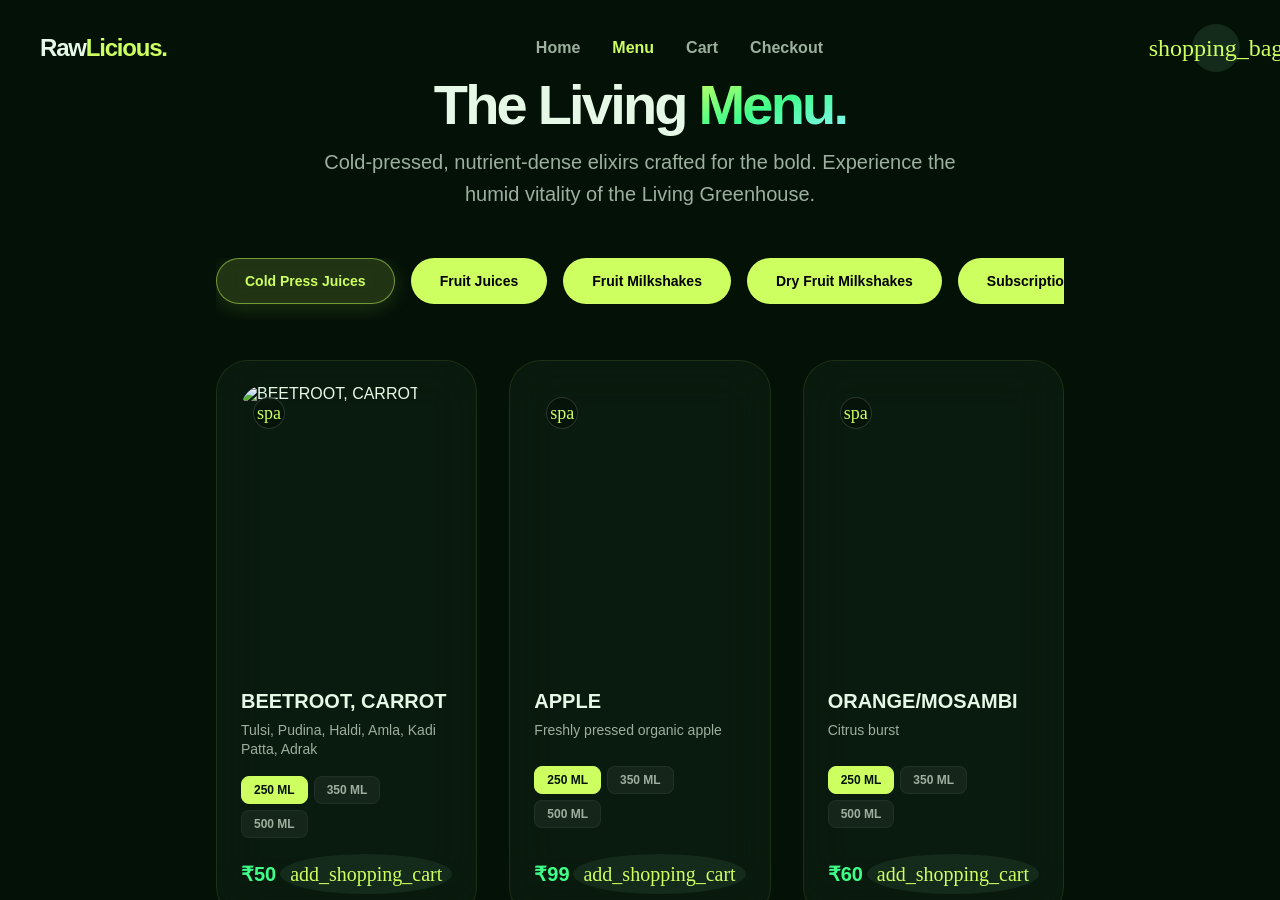
==== checkout.html @ 03de0ec0 "first commit" ====
<!DOCTYPE html>
<html lang="en">
<head>
  <meta charset="UTF-8">
  <meta name="viewport" content="width=device-width, initial-scale=1.0">
  <title>Checkout - Raw Licious</title>
  <link rel="stylesheet" href="css/styles.css">
  <style>
    .checkout-grid {
      display: grid;
      grid-template-columns: 1fr;
      gap: 48px;
    }
    @media(min-width: 1024px) {
      .checkout-grid {
        grid-template-columns: 7fr 5fr;
      }
    }
    .input-label {
      font-size: 0.75rem;
      font-weight: 800;
      text-transform: uppercase;
      letter-spacing: 0.1em;
      color: var(--on-surface-variant);
      margin-left: 8px;
      margin-bottom: 8px;
      display: block;
    }
  </style>
</head>
<body>
  <!-- Navbar -->
  <nav class="navbar" id="navbar">
    <div class="nav-content">
      <a href="index.html" class="logo">Raw<span>Licious.</span></a>
      <div class="nav-links">
        <a href="index.html" class="nav-link">Home</a>
        <a href="menu.html" class="nav-link">Menu</a>
        <a href="cart.html" class="nav-link">Cart</a>
        <a href="checkout.html" class="nav-link active">Checkout</a>
      </div>
      <a href="cart.html" class="nav-cart">
        <span class="material-symbols-outlined">shopping_bag</span>
        <span class="cart-badge">3</span>
      </a>
    </div>
  </nav>

  <main class="pt-navbar section-padding">
    <div class="container" style="max-width: 1152px;">
      <div class="checkout-grid">
        
        <!-- Left Column -->
        <div class="flex flex-col gap-8">
          <section>
            <h2 style="font-size: 3rem; font-weight: 900; letter-spacing: -0.05em; color: var(--on-surface); margin-bottom: 12px; line-height: 1;">
              Freshness <span style="color: var(--primary); font-style: italic;">incoming.</span>
            </h2>
            <p style="color: var(--on-surface-variant); font-size: 1.125rem;">Where should we deliver your dose of vitality?</p>
          </section>

          <form class="flex flex-col gap-6">
            <div class="glass-card" style="padding: 32px;">
              <h3 style="font-size: 1.25rem; font-weight: 800; display: flex; align-items: center; gap: 8px; margin-bottom: 24px;">
                <span class="material-symbols-outlined" style="color: var(--primary);">local_shipping</span>
                Delivery Details
              </h3>

              <div class="grid grid-cols-1 md:grid-cols-2 gap-6" style="margin-bottom: 24px;">
                <div>
                  <label class="input-label">Full Name</label>
                  <input id="inputName" class="input-field" type="text" placeholder="Rahul Shah" required>
                </div>
                <div>
                  <label class="input-label">Phone Number</label>
                  <input id="inputPhone" class="input-field" type="tel" placeholder="+91 8591791347" required>
                </div>
              </div>

              <div style="margin-bottom: 24px;">
                <label class="input-label">Delivery Address</label>
                <div style="position: relative;">
                  <input id="inputAddress" class="input-field" style="padding-right: 56px;" type="text" placeholder="Street, Area, Landmark" required>
                  <span class="material-symbols-outlined" style="position: absolute; right: 16px; top: 50%; transform: translateY(-50%); color: var(--primary);">map</span>
                </div>
              </div>

              <!-- Distance indicator visual -->
              <div class="flex items-center gap-4" style="background: rgba(143,242,255,0.1); border: 1px solid rgba(143,242,255,0.2); padding: 20px; border-radius: 16px;">
                <div style="width: 48px; height: 48px; border-radius: 50%; background: rgba(143,242,255,0.2); display: flex; align-items: center; justify-content: center; color: var(--tertiary); flex-shrink: 0;">
                  <span class="material-symbols-outlined">speed</span>
                </div>
                <div style="flex-grow: 1;">
                  <div class="flex justify-between items-center" style="margin-bottom: 8px;">
                    <span style="font-size: 0.875rem; font-weight: 800; color: var(--tertiary);">Distance: Calculating...</span>
                    <span style="font-size: 0.75rem; text-transform: uppercase; letter-spacing: -0.05em; font-weight: 800; color: var(--tertiary);">Express</span>
                  </div>
                  <div style="height: 8px; width: 100%; background: rgba(255,255,255,0.05); border-radius: 999px; overflow: hidden;">
                    <div style="height: 100%; background: linear-gradient(to right, var(--primary), var(--secondary)); width: 42%;"></div>
                  </div>
                </div>
              </div>
            </div>
          </form>

          <section class="glass-card" style="padding: 32px; position: relative; overflow: hidden; border-color: rgba(205,255,96,0.3);">
            <div style="position: absolute; right: -80px; top: -80px; width: 256px; height: 256px; background: rgba(205,255,96,0.1); filter: blur(80px);"></div>
            <div class="flex justify-between items-center" style="position: relative; z-index: 10;">
              <div>
                <h2 style="font-size: 1.5rem; font-weight: 800; margin-bottom: 8px;">WhatsApp Order</h2>
                <p style="color: var(--on-surface-variant); font-size: 0.875rem; max-width: 380px;">Send your order list directly to our kitchen via WhatsApp for instant confirmation and payment links.</p>
              </div>
              <div style="width: 64px; height: 64px; border-radius: 50%; background: rgba(16,185,129,0.2); box-shadow: 0 0 20px rgba(16,185,129,0.3); display: flex; align-items: center; justify-content: center; flex-shrink: 0;">
                <span class="material-symbols-outlined" style="color: #34d399; font-size: 32px;">chat</span>
              </div>
            </div>
          </section>
        </div>

        <!-- Right Column / Summary -->
        <div>
          <div style="position: sticky; top: 96px; display: flex; flex-direction: column; gap: 24px;">
            <div class="glass-card" style="padding: 32px; border-top: 4px solid var(--primary);">
              <h3 style="font-size: 1.5rem; font-weight: 900; margin-bottom: 32px;">Order Summary</h3>
              
              <div id="checkoutOrderList" class="flex flex-col gap-6" style="margin-bottom: 32px;">
                <!-- Dynamically Injected Items -->
              </div>

              <div class="flex flex-col gap-4" style="padding-top: 24px; border-top: 1px solid rgba(255,255,255,0.1);">
                <div class="flex justify-between" style="color: var(--on-surface-variant);">
                  <span>Subtotal</span>
                  <span id="checkoutSubtotal">₹0.00</span>
                </div>
                <div class="flex justify-between" style="color: var(--on-surface-variant);">
                  <span>Eco-Fee</span>
                  <span id="checkoutEcoFee">₹10.00</span>
                </div>
                <div class="flex justify-between" style="font-size: 1.5rem; font-weight: 900; color: var(--on-surface); padding-top: 16px; border-top: 1px solid rgba(255,255,255,0.05);">
                  <span>Total</span>
                  <span id="checkoutTotal" style="color: var(--primary);">₹0.00</span>
                </div>
              </div>

              <button id="btnConfirmOrder" style="width: 100%; margin-top: 40px; background: #10b981; color: #000; font-weight: 900; padding: 20px; border-radius: 16px; display: flex; align-items: center; justify-content: center; gap: 12px; transition: transform 0.2s; box-shadow: 0 10px 40px rgba(16,185,129,0.2);">
                <span class="material-symbols-outlined" style="font-size: 1.25rem;">send</span>
                Confirm via WhatsApp
              </button>
              <p style="text-align: center; font-size: 0.75rem; color: var(--on-surface-variant); margin-top: 24px; text-transform: uppercase; letter-spacing: 0.1em; font-weight: 700; display: flex; align-items: center; justify-content: center; gap: 8px;">
                <span class="material-symbols-outlined" style="font-size: 0.875rem;">lock</span> Secure Link
              </p>
            </div>

            <div class="glass-card" style="height: 160px; border-radius: 16px; overflow: hidden; position: relative; cursor: pointer;">
              <img src="https://lh3.googleusercontent.com/aida-public/[base64]" style="width: 100%; height: 100%; object-fit: cover; opacity: 0.5; transition: all 0.7s;">
              <div style="position: absolute; inset: 0; background: linear-gradient(to top, var(--surface), transparent);"></div>
              <div style="position: absolute; bottom: 16px; left: 16px; right: 16px; display: flex; align-items: center; justify-content: space-between;">
                <span style="font-size: 0.875rem; font-weight: 800; color: var(--on-surface);">Store Pick Up Available</span>
                <span class="material-symbols-outlined" style="color: var(--primary);">arrow_outward</span>
              </div>
            </div>
          </div>
        </div>

      </div>
    </div>
  </main>

  <!-- Bottom Nav (Mobile) -->
  <nav class="bottom-nav">
    <a href="index.html" class="bottom-nav-item">
      <span class="material-symbols-outlined">home</span>
      <span>Home</span>
    </a>
    <a href="menu.html" class="bottom-nav-item">
      <span class="material-symbols-outlined">restaurant_menu</span>
      <span>Menu</span>
    </a>
    <a href="cart.html" class="bottom-nav-item">
      <span class="material-symbols-outlined">shopping_cart</span>
      <span>Cart</span>
    </a>
    <a href="checkout.html" class="bottom-nav-item active">
      <span class="material-symbols-outlined">credit_card</span>
      <span>Checkout</span>
    </a>
  </nav>

  <script src="js/main.js"></script>
</body>
</html>
---- css/styles.css ----
@import url('https://fonts.googleapis.com/css2?family=Plus+Jakarta+Sans:wght@400;500;700;800;900&display=swap');
@import url('https://fonts.googleapis.com/css2?family=Material+Symbols+Outlined:opsz,wght,FILL,GRAD@24,400,0,0');

:root {
  --primary: #cdff60;
  --primary-dim: #b4f012;
  --secondary: #3fff8b;
  --tertiary: #8ff2ff;
  --surface: #031107;
  --surface-dim: #031107;
  --surface-container-high: #0f2416;
  --surface-container-highest: #142a1b;
  --surface-container-low: #06170b;
  --surface-container-lowest: #000000;
  --on-surface: #e5f9e6;
  --on-surface-variant: #9db09f;
  --error: #ff7351;
  --error-dim: #d53d18;
  --outline-variant: #3b4c3e;
}

* {
  margin: 0;
  padding: 0;
  box-sizing: border-box;
}

html,
body {
  overflow-x: hidden;
  max-width: 100vw;
}

body {
  font-family: 'Plus Jakarta Sans', sans-serif;
  background-color: var(--surface);
  color: var(--on-surface);
  min-height: 100vh;
  padding-bottom: 120px;
}

::selection {
  background-color: var(--primary);
  color: #466100;
}

a {
  text-decoration: none;
  color: inherit;
}

button {
  cursor: pointer;
  border: none;
  background: none;
  font-family: inherit;
}

/* Typography */
.text-transparent {
  color: transparent;
}

.bg-clip-text {
  -webkit-background-clip: text;
  background-clip: text;
}

.bg-gradient-primary {
  background-image: linear-gradient(to bottom right, var(--primary), var(--secondary), var(--tertiary));
}

/* Layout Utilities */
.container {
  max-width: 1200px;
  margin: 0 auto;
  padding: 0 24px;
}

.container-sm {
  max-width: 896px;
  margin: 0 auto;
  padding: 0 24px;
}

.pt-navbar {
  padding-top: 96px;
}

/* Flexbox */
.flex {
  display: flex;
}

.flex-col {
  flex-direction: column;
}

.items-center {
  align-items: center;
}

.justify-between {
  justify-content: space-between;
}

.justify-center {
  justify-content: center;
}

.gap-2 {
  gap: 8px;
}

.gap-4 {
  gap: 16px;
}

.gap-6 {
  gap: 24px;
}

.gap-8 {
  gap: 32px;
}

/* Grid */
.grid {
  display: grid;
}

.grid-cols-1 {
  grid-template-columns: repeat(1, minmax(0, 1fr));
}

@media (min-width: 768px) {
  .md\:grid-cols-2 {
    grid-template-columns: repeat(2, minmax(0, 1fr));
  }

  .md\:grid-cols-3 {
    grid-template-columns: repeat(3, minmax(0, 1fr));
  }

  .md\:grid-cols-4 {
    grid-template-columns: repeat(4, minmax(0, 1fr));
  }

  .md\:row-span-2 {
    grid-row: span 2 / span 2;
  }

  .md\:col-span-2 {
    grid-column: span 2 / span 2;
  }
}

@media (min-width: 1024px) {
  .lg\:grid-cols-3 {
    grid-template-columns: repeat(3, minmax(0, 1fr));
  }
}

@media (min-width: 1280px) {
  .xl\:grid-cols-4 {
    grid-template-columns: repeat(4, minmax(0, 1fr));
  }
}

/* Glassmorphism Components */
.glass-card,
.glass-panel {
  background: rgba(20, 42, 27, 0.4);
  backdrop-filter: blur(24px);
  -webkit-backdrop-filter: blur(24px);
  border: 1px solid rgba(205, 255, 96, 0.1);
  border-radius: 24px;
}

/* Buttons */
.btn-primary {
  background-color: var(--primary);
  color: var(--surface-dim);
  padding: 20px 40px;
  border-radius: 24px;
  font-size: 1.125rem;
  font-weight: 800;
  transition: all 0.3s;
  display: inline-flex;
  align-items: center;
  justify-content: center;
}

.btn-primary:hover {
  box-shadow: 0 0 30px rgba(205, 255, 96, 0.3);
}

.btn-primary:active {
  transform: scale(0.95);
}

.btn-secondary {
  border: 1px solid rgba(255, 255, 255, 0.05);
  color: var(--on-surface);
  padding: 20px 40px;
  border-radius: 24px;
  font-size: 1.125rem;
  font-weight: 700;
  transition: all 0.3s;
  background: rgba(20, 42, 27, 0.4);
  backdrop-filter: blur(24px);
}

.btn-secondary:hover {
  background: var(--surface-container-high);
}

/* Form inputs */
.input-field {
  background-color: var(--surface-container-highest);
  border: 1px solid rgba(255, 255, 255, 0.1);
  color: var(--on-surface);
  border-radius: 24px;
  padding: 16px 24px;
  font-size: 1rem;
  outline: none;
  font-family: inherit;
  width: 100%;
}

.input-field:focus {
  box-shadow: 0 0 0 2px var(--primary);
}

/* Specific elements */
.text-glow {
  text-shadow: 0 0 20px rgba(205, 255, 96, 0.4);
}

.juice-pulse {
  animation: breathe 4s ease-in-out infinite;
}

@keyframes breathe {

  0%,
  100% {
    transform: scale(1);
  }

  50% {
    transform: scale(1.05);
  }
}

.no-scrollbar::-webkit-scrollbar {
  display: none;
}

.no-scrollbar {
  -ms-overflow-style: none;
  scrollbar-width: none;
}

.material-symbols-outlined {
  font-variation-settings: 'FILL' 0, 'wght' 400, 'GRAD' 0, 'opsz' 24;
}

/* Navbar */
.navbar {
  position: fixed;
  top: 0;
  width: 100%;
  padding: 24px;
  z-index: 50;
  transition: all 0.3s;
}

.navbar.scrolled {
  background: rgba(3, 17, 7, 0.8);
  backdrop-filter: blur(24px);
  padding: 16px 24px;
  border-bottom: 1px solid rgba(255, 255, 255, 0.05);
}

.nav-content {
  display: flex;
  justify-content: space-between;
  align-items: center;
  max-width: 1200px;
  margin: 0 auto;
}

.logo {
  font-weight: 900;
  font-size: 1.5rem;
  letter-spacing: -0.05em;
  color: var(--on-surface);
}

.logo span {
  color: var(--primary);
}

.nav-links {
  display: none;
  gap: 32px;
}

@media (min-width: 768px) {
  .nav-links {
    display: flex;
  }
}

.nav-link {
  font-weight: 700;
  color: var(--on-surface-variant);
  transition: color 0.3s;
}

.nav-link:hover,
.nav-link.active {
  color: var(--primary);
}

.nav-cart {
  position: relative;
  width: 48px;
  height: 48px;
  display: flex;
  align-items: center;
  justify-content: center;
  background: var(--surface-container-highest);
  border-radius: 50%;
  color: var(--primary);
  transition: all 0.3s;
}

.nav-cart:hover {
  background: var(--primary);
  color: var(--surface-dim);
}

.cart-badge {
  position: absolute;
  top: 0;
  right: 0;
  background: var(--error);
  color: #fff;
  font-size: 0.65rem;
  font-weight: 900;
  width: 18px;
  height: 18px;
  display: flex;
  align-items: center;
  justify-content: center;
  border-radius: 50%;
  border: 2px solid var(--surface);
}

/* Bottom Nav */
.bottom-nav {
  position: fixed;
  bottom: 24px;
  left: 50%;
  transform: translateX(-50%);
  z-index: 50;
  display: flex;
  align-items: center;
  gap: 8px;
  padding: 12px;
  background: rgba(20, 42, 27, 0.7);
  backdrop-filter: blur(24px);
  border: 1px solid rgba(255, 255, 255, 0.1);
  border-radius: 9999px;
}

@media (min-width: 768px) {
  .bottom-nav {
    display: none;
  }
}

.bottom-nav-item {
  display: flex;
  flex-direction: column;
  align-items: center;
  padding: 12px 24px;
  border-radius: 9999px;
  color: var(--on-surface-variant);
  transition: all 0.3s;
  gap: 4px;
}

.bottom-nav-item.active {
  background: var(--primary);
  color: var(--surface-dim);
}

.bottom-nav-item span {
  font-size: 0.75rem;
  font-weight: 700;
}

/* Home Page Utilities */
.hero-section {
  position: relative;
  min-height: 751px;
  display: flex;
  align-items: center;
  justify-content: center;
  overflow: hidden;
  padding: 0 24px;
}

.hero-bg {
  position: absolute;
  inset: 0;
  z-index: 0;
}

.hero-bg img {
  width: 100%;
  height: 100%;
  object-fit: cover;
  opacity: 0.4;
  transform: scale(1.1);
}

.hero-overlay {
  position: absolute;
  inset: 0;
  background: linear-gradient(to bottom, transparent, rgba(3, 17, 7, 0.6), var(--surface));
}

.hero-content {
  position: relative;
  z-index: 10;
  text-align: center;
  max-width: 896px;
  margin: 0 auto;
}

.hero-badge {
  display: inline-block;
  padding: 6px 16px;
  border-radius: 9999px;
  background: rgba(205, 255, 96, 0.1);
  border: 1px solid rgba(205, 255, 96, 0.2);
  color: var(--primary);
  font-size: 0.875rem;
  font-weight: 800;
  text-transform: uppercase;
  letter-spacing: 0.1em;
  margin-bottom: 24px;
}

.hero-title {
  font-size: 3rem;
  font-weight: 900;
  letter-spacing: -0.05em;
  color: var(--on-surface);
  line-height: 1.1;
  margin-bottom: 32px;
}

@media(min-width: 768px) {
  .hero-title {
    font-size: 6rem;
    line-height: 0.9;
  }
}

.hero-desc {
  font-size: 1.125rem;
  color: var(--on-surface-variant);
  max-width: 672px;
  margin: 0 auto 48px;
  line-height: 1.6;
}

@media(min-width: 768px) {
  .hero-desc {
    font-size: 1.25rem;
  }
}

.section-padding {
  padding: 80px 24px;
}

.bg-surface-low {
  background: var(--surface-container-low);
}

/* Menu Categories */
.category-nav {
  display: flex;
  gap: 16px;
  margin-bottom: 40px;
  overflow-x: auto;
  padding-bottom: 16px;
}

.category-btn {
  padding: 8px 24px;
  border-radius: 999px;
  font-weight: 800;
  font-size: 0.8125rem;
  white-space: nowrap;
  transition: all 0.3s cubic-bezier(0.4, 0, 0.2, 1);
  background: rgba(255, 255, 255, 0.03);
  color: var(--on-surface-variant);
  backdrop-filter: blur(12px);
  border: 1px solid rgba(255, 255, 255, 0.05);
}

.category-btn:hover {
  color: var(--primary);
  background: rgba(205, 255, 96, 0.05);
  border-color: rgba(205, 255, 96, 0.2);
  transform: translateY(-2px);
}

.category-btn.active {
  background: rgba(205, 255, 96, 0.15);
  color: var(--primary);
  border: 1px solid rgba(205, 255, 96, 0.5);
  box-shadow: 0 4px 20px rgba(205, 255, 96, 0.15);
}

/* Menu items */
.menu-item {
  position: relative;
  display: flex;
  flex-direction: column;
  height: 100%;
}

.menu-img-wrap {
  position: relative;
  aspect-ratio: 4/5;
  border-radius: 24px;
  overflow: hidden;
  margin-bottom: 24px;
  padding: 4px;
}

.menu-img-wrap img {
  width: 100%;
  height: 100%;
  object-fit: cover;
  border-radius: 20px;
  transition: transform 0.7s;
}

.menu-item:hover .menu-img-wrap img {
  transform: scale(1.05);
}

.size-selector {
  display: flex;
  flex-wrap: wrap;
  gap: 6px;
  margin-top: auto;
  margin-bottom: 16px;
}

.size-btn {
  padding: 6px 12px;
  border-radius: 8px;
  font-size: 0.75rem;
  font-weight: 700;
  color: var(--on-surface-variant);
  background: rgba(255, 255, 255, 0.05);
  border: 1px solid rgba(255, 255, 255, 0.05);
  transition: all 0.2s;
  white-space: nowrap;
}

.size-btn:hover {
  background: rgba(255, 255, 255, 0.1);
}

.size-btn.active {
  background: var(--primary);
  border-color: var(--primary);
  color: var(--surface-dim);
}

/* Infinite Scrolling Marquee */
.marquee-container {
  overflow-x: auto;
  width: 100%;
  position: relative;
  -webkit-mask-image: linear-gradient(to right, transparent, black 10%, black 90%, transparent);
  mask-image: linear-gradient(to right, transparent, black 10%, black 90%, transparent);
  scroll-behavior: smooth;
  scroll-snap-type: x mandatory;
}

.marquee-content {
  display: flex;
  width: max-content;
}

/* Category Row Modern UI/UX Layout */
.category-row-wrapper {
  display: flex;
  flex-direction: column;
  gap: 24px;
}

.category-marquee-wrapper {
  width: 100%;
  min-width: 0;
}

/* Base Mobile-First Styles for Components */

/* Category Side Card */
.category-side-card {
  display: flex;
  flex-direction: row;
  align-items: center;
  gap: 12px;
  padding: 12px;
  border-radius: 16px;
  width: 100%;
  box-sizing: border-box;
  position: relative;
  overflow: hidden;
}

.category-img-container {
  width: 80px;
  height: 80px;
  flex-shrink: 0;
  border-radius: 12px;
  overflow: hidden;
  box-shadow: 0 4px 12px rgba(0, 0, 0, 0.5);
  position: relative;
  z-index: 1;
}

.category-content {
  flex: 1;
  display: flex;
  flex-direction: column;
  position: relative;
  z-index: 1;
  min-width: 0;
  /* Prevents flex blowout on text */
}

.category-title {
  font-size: 1.125rem;
  font-weight: 900;
  color: #fff;
  margin-bottom: 2px;
  line-height: 1.2;
  white-space: nowrap;
  overflow: hidden;
  text-overflow: ellipsis;
}

.category-desc {
  font-size: 0.75rem;
  color: rgba(255, 255, 255, 0.7);
  margin-bottom: 8px;
  display: -webkit-box;
  -webkit-line-clamp: 2;
  -webkit-box-orient: vertical;
  overflow: hidden;
}

.category-tags {
  display: none;
}

.category-btn {
  display: inline-flex;
  align-items: center;
  gap: 4px;
  color: #000;
  background: var(--primary, #cdff60);
  padding: 6px 12px;
  border-radius: 999px;
  font-weight: 800;
  font-size: 0.75rem;
  width: fit-content;
  transition: transform 0.2s ease;
}

/* Marquee Product Card */
.marquee-product-card {
  min-width: 140px;
  width: 140px;
  padding: 10px;
  border-radius: 16px;
  margin-right: 12px;
  display: flex;
  flex-direction: column;
  justify-content: space-between;
  box-sizing: border-box;
  scroll-snap-align: start;
}

.marquee-product-img {
  width: 100%;
  height: 100px;
  object-fit: cover;
  border-radius: 12px;
}

.marquee-product-title {
  font-size: 0.875rem;
  white-space: normal;
}

/* Menu Page Grid Item Card */
.menu-item-card {
  display: flex;
  flex-direction: row;
  align-items: center;
  gap: 16px;
  padding: 12px;
  border-radius: 16px;
  height: 100%;
}

.menu-item-img-wrap {
  width: 100px;
  height: 100px;
  flex-shrink: 0;
  border-radius: 12px;
  overflow: hidden;
  padding: 0;
  margin-bottom: 0;
}

.menu-item-img-wrap img {
  border-radius: 12px;
}

.menu-item-content {
  flex: 1;
  display: flex;
  flex-direction: column;
}

.menu-item-title {
  font-size: 1.125rem;
  margin-bottom: 4px;
}

.menu-item-desc {
  font-size: 0.75rem;
  margin-bottom: 12px;
}

.menu-item-price-row {
  margin-top: auto;
}

@media (min-width: 768px) {

  /* Menu Page Item */
  .menu-item-card {
    flex-direction: column;
    align-items: stretch;
    padding: 24px;
    border-radius: 32px;
  }

  .menu-item-img-wrap {
    width: 100%;
    aspect-ratio: 4/5;
    height: auto;
    border-radius: 24px;
    padding: 0;
    margin-bottom: 24px;
    overflow: hidden;
  }

  .menu-item-img-wrap img {
    border-radius: 24px;
    transition: transform 0.7s;
  }
  
  .menu-item-card:hover .menu-item-img-wrap img {
    transform: scale(1.05);
  }

  .menu-item-title {
    font-size: 1.25rem;
    margin-bottom: 8px;
  }

  .menu-item-desc {
    font-size: 0.875rem;
    margin-bottom: 16px;
  }

  /* Marquee Item */
  .marquee-product-card {
    min-width: 260px;
    width: 260px;
    padding: 16px;
    border-radius: 20px;
    margin-right: 20px;
  }

  .marquee-product-img {
    height: 100%;
    aspect-ratio: 1;
  }

  .marquee-product-title {
    font-size: 1.125rem;
  }
}

@media (min-width: 1024px) {
  .category-row-wrapper {
    flex-direction: row;
    align-items: stretch;
  }

  .category-side-card {
    flex-direction: column;
    justify-content: space-between;
    align-items: stretch;
    min-width: 320px;
    max-width: 320px;
    padding: 32px;
    border-radius: 32px;
  }

  .category-img-container {
    width: 64px;
    height: 64px;
    border-radius: 16px;
    margin-bottom: 24px;
  }

  .category-content {
    flex: none;
  }

  .category-title {
    font-size: 2rem;
    margin-bottom: 12px;
  }

  .category-desc {
    font-size: 1rem;
    margin-bottom: 32px;
    -webkit-line-clamp: unset;
  }

  .category-tags {
    display: flex;
    flex-direction: column;
    gap: 12px;
    margin-bottom: 32px;
  }

  .category-btn {
    margin-top: auto;
    padding: 14px 28px;
    font-size: 0.875rem;
  }

  .category-marquee-wrapper {
    flex: 1;
  }
}

.group-hover-scale {
  transition: transform 0.5s ease;
}

.category-side-card:hover .group-hover-scale {
  transform: scale(1.1);
}

/* Custom Dropdown Styling (Cart Page) */
.custom-details-dropdown summary::-webkit-details-marker {
  display: none;
}
.custom-details-dropdown summary {
  list-style: none;
  user-select: none;
}
.custom-details-dropdown summary:focus {
  outline: none;
}
.custom-details-dropdown[open] summary span {
  transform: rotate(180deg);
}
.custom-details-dropdown summary span {
  transition: transform 0.3s ease;
}
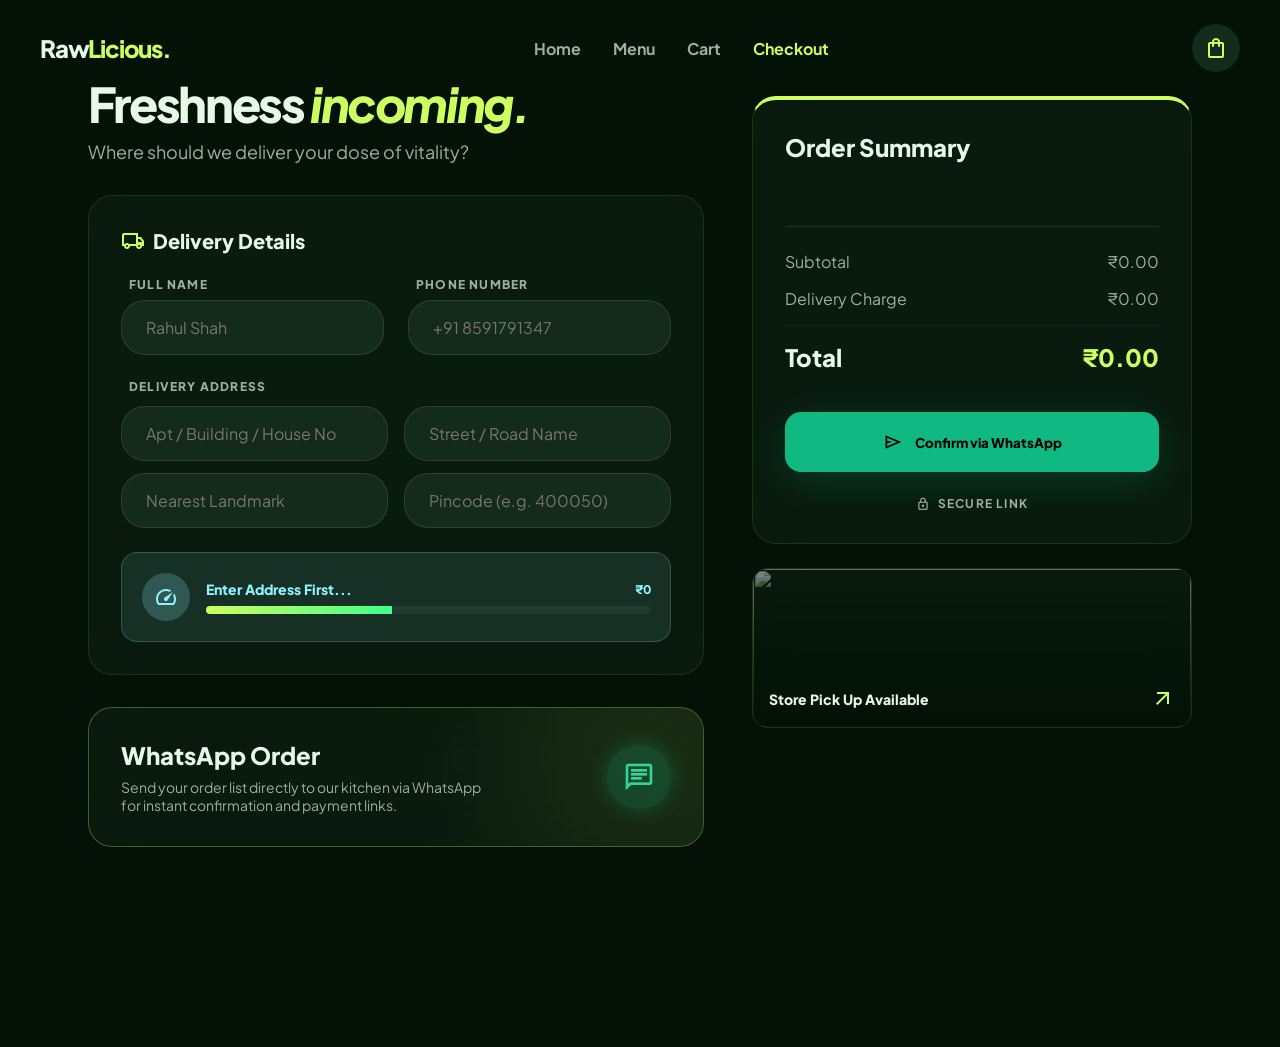
==== commit 8d3a4d51: "Update checkout UI, fix scope issues, improve geocoding, and implement custom dropdowns" ====
--- a/checkout.html
+++ b/checkout.html
@@ -78,10 +78,14 @@
               </div>
 
               <div style="margin-bottom: 24px;">
-                <label class="input-label">Delivery Address</label>
-                <div style="position: relative;">
-                  <input id="inputAddress" class="input-field" style="padding-right: 56px;" type="text" placeholder="Street, Area, Landmark" required>
-                  <span class="material-symbols-outlined" style="position: absolute; right: 16px; top: 50%; transform: translateY(-50%); color: var(--primary);">map</span>
+                <label class="input-label" style="margin-bottom: 12px;">Delivery Address</label>
+                <div class="grid grid-cols-1 md:grid-cols-2 gap-4" style="margin-bottom: 12px;">
+                  <input id="inputBuilding" class="input-field" type="text" placeholder="Apt / Building / House No" required>
+                  <input id="inputStreet" class="input-field" type="text" placeholder="Street / Road Name" required>
+                </div>
+                <div class="grid grid-cols-1 md:grid-cols-2 gap-4">
+                  <input id="inputLandmark" class="input-field" type="text" placeholder="Nearest Landmark" required>
+                  <input id="inputPincode" class="input-field" type="text" placeholder="Pincode (e.g. 400050)" required>
                 </div>
               </div>
 
@@ -92,8 +96,8 @@
                 </div>
                 <div style="flex-grow: 1;">
                   <div class="flex justify-between items-center" style="margin-bottom: 8px;">
-                    <span style="font-size: 0.875rem; font-weight: 800; color: var(--tertiary);">Distance: Calculating...</span>
-                    <span style="font-size: 0.75rem; text-transform: uppercase; letter-spacing: -0.05em; font-weight: 800; color: var(--tertiary);">Express</span>
+                    <span id="distanceText" style="font-size: 0.875rem; font-weight: 800; color: var(--tertiary);">Enter Address First...</span>
+                    <span id="deliveryFeeText" style="font-size: 0.75rem; text-transform: uppercase; letter-spacing: -0.05em; font-weight: 800; color: var(--tertiary);">₹0</span>
                   </div>
                   <div style="height: 8px; width: 100%; background: rgba(255,255,255,0.05); border-radius: 999px; overflow: hidden;">
                     <div style="height: 100%; background: linear-gradient(to right, var(--primary), var(--secondary)); width: 42%;"></div>
@@ -133,8 +137,8 @@
                   <span id="checkoutSubtotal">₹0.00</span>
                 </div>
                 <div class="flex justify-between" style="color: var(--on-surface-variant);">
-                  <span>Eco-Fee</span>
-                  <span id="checkoutEcoFee">₹10.00</span>
+                  <span>Delivery Charge</span>
+                  <span id="checkoutEcoFee">₹0.00</span>
                 </div>
                 <div class="flex justify-between" style="font-size: 1.5rem; font-weight: 900; color: var(--on-surface); padding-top: 16px; border-top: 1px solid rgba(255,255,255,0.05);">
                   <span>Total</span>
--- a/css/styles.css
+++ b/css/styles.css
@@ -788,7 +788,7 @@
     border-radius: 24px;
     transition: transform 0.7s;
   }
-  
+
   .menu-item-card:hover .menu-item-img-wrap img {
     transform: scale(1.05);
   }
@@ -890,16 +890,115 @@
 .custom-details-dropdown summary::-webkit-details-marker {
   display: none;
 }
+
 .custom-details-dropdown summary {
   list-style: none;
   user-select: none;
 }
+
 .custom-details-dropdown summary:focus {
   outline: none;
 }
+
 .custom-details-dropdown[open] summary span {
   transform: rotate(180deg);
 }
+
 .custom-details-dropdown summary span {
   transition: transform 0.3s ease;
+}
+
+/* Smart Checkout Modal Styles */
+.modal-overlay {
+  position: fixed;
+  inset: 0;
+  background: rgba(0, 0, 0, 0.8);
+  backdrop-filter: blur(12px);
+  z-index: 10000;
+  display: none;
+  align-items: center;
+  justify-content: center;
+  padding: 20px;
+}
+
+.modal-overlay.active {
+  display: flex;
+}
+
+.checkout-modal-card {
+  width: 100%;
+  max-width: 480px;
+  max-height: 90vh;
+  overflow-y: auto;
+  border-radius: 32px;
+  background: rgba(15, 36, 22, 0.95);
+  border: 1px solid rgba(205, 255, 96, 0.2);
+  padding: 32px;
+  position: relative;
+  box-shadow: 0 24px 64px rgba(0, 0, 0, 0.5);
+}
+
+.modal-step {
+  display: none;
+  animation: fadeIn 0.4s ease;
+}
+
+.modal-step.active {
+  display: block;
+}
+
+.address-option-card {
+  background: rgba(255, 255, 255, 0.05);
+  border: 1px solid rgba(255, 255, 255, 0.1);
+  border-radius: 16px;
+  padding: 16px;
+  margin-bottom: 12px;
+  cursor: pointer;
+  transition: all 0.3s;
+}
+
+.address-option-card:hover {
+  background: rgba(205, 255, 96, 0.05);
+  border-color: rgba(205, 255, 96, 0.3);
+}
+
+.address-option-card.selected {
+  background: rgba(205, 255, 96, 0.1);
+  border-color: var(--primary);
+}
+
+.loyalty-banner {
+  background: linear-gradient(135deg, rgba(205, 255, 96, 0.15), transparent);
+  border-radius: 16px;
+  padding: 16px;
+  margin-bottom: 24px;
+  border: 1px solid rgba(205, 255, 96, 0.2);
+}
+
+.checkout-input {
+  width: 100%;
+  background: rgba(0, 0, 0, 0.3);
+  border: 1px solid rgba(255, 255, 255, 0.1);
+  border-radius: 12px;
+  padding: 12px 16px;
+  color: #fff;
+  margin-bottom: 20px;
+  outline: none;
+  transition: border-color 0.3s;
+}
+
+.checkout-input:focus {
+  border-color: var(--primary);
+}
+
+@keyframes fadeIn {
+  from {
+    opacity: 0;
+    transform: translateY(10px);
+  }
+
+  to {
+    opacity: 1;
+    transform: translateY(0);
+  }
 }
